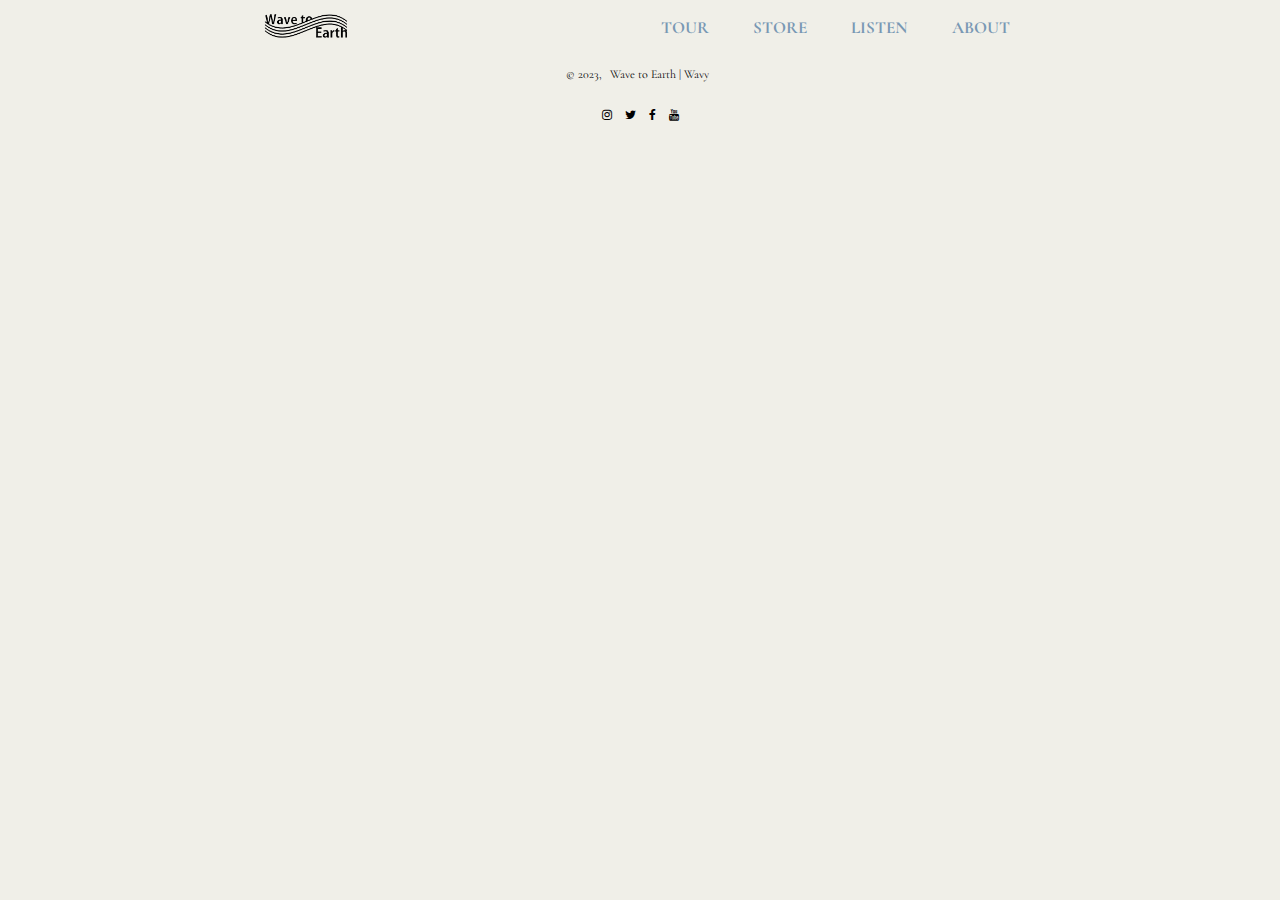
==== about.html @ 006264dc "tourhtml" ====
<!DOCTYPE html>
<html>
<head>
    <link  rel="stylesheet" href="style.css" type="text/css">
    <meta charset="UTF-8" />
    <link rel="preconnect" href="https://fonts.googleapis.com">
    <link rel="preconnect" href="https://fonts.gstatic.com" crossorigin>
    <link href="https://fonts.googleapis.com/css2?family=Cormorant+Garamond:wght@500&display=swap" rel="stylesheet">
    <link rel="stylesheet" href="https://cdnjs.cloudflare.com/ajax/libs/font-awesome/4.7.0/css/font-awesome.min.css">
    <title>wave to earth</title>



</head>
<body>


<nav class="navbar" >
    <!-- LOGO -->
    <div class="logo"><a href="index.html"><img src="wavetoearthlogo-removebg-preview.png" width="100px" height="auto" alt="logo"></a></div>

    <!-- NAVIGATION MENU -->
    <ul class="nav-links">  

      <!-- NAVIGATION MENUS -->
      <div class="menu">

        <li><a href="tour.html"><h3>TOUR</h3></a></li>
        <li><a href="store.html"><h3>STORE</h3></a></li>
        <li><a href="listen.html"><h3>LISTEN</h3></a></li>
        <li><a href="about.html"><h3>ABOUT</h3></a></li>
      </div>
    </ul>
  </nav>




  <footer>
    <p>
        © <span id="current_year">2023,</span> <a href="https://wavy.kr/" rel="noopener" target="_blank">Wave to Earth | Wavy</a>

    </p>
    <div class="icons">
        <a href="https://www.instagram.com/wave_to_earth/?hl=en" class="fa fa-instagram"></a>
        <a href="https://x.com/wave_to_earth?s=20" class="fa fa-twitter"></a>
        <a href="https://www.facebook.com/wavetoearth/" class="fa fa-facebook"></a>
        <a href="https://www.youtube.com/@wavetoearth/featured" class="fa fa-youtube"></a>
    </div>
</footer>


<script src="script.js"></script>
  </body>
  </html>
---- style.css ----
body {
    background-color: #f0efe8;
    font-family: 'Cormorant Garamond', serif;
    color: #7998B4;
    margin: 0;
}


a {
  text-decoration: none;
}

.nav-links {
  list-style: none;
  display: flex;
  gap: 1em;
}

nav {
  overflow: hidden;
  align-items: center;

}


.nav-links a {
  text-decoration: none;
  color: #7998B4;
  font-family: 'Cormorant Garamond', serif;
}

.nav-links a:hover {
  color: #345678;
}

.navbar {
 
    display: flex;
    justify-content: space-evenly;
    align-items: center;
    padding: 5px;
    text-align: center;
    color: #7998B4;
    height: 45px;
 }

.menu {
  display: flex;
  font-size: 16px;
  gap: 1em;
}

.menu li:hover {
  transition: 0.3s ease;
}

.menu li {
  padding: 5px 14px;
}



.menu h3 {
  font-size: 17px;
  text-align: center;
}






.wae h2 {
  text-align: center;
  font-size: 6rem;
  position: absolute;
  top: 50%;
  left: 50%;
  transform: translate(-50%,-50%);
  color: #f0efe8;
  cursor: pointer;
  text-shadow: 2px 2px 4px #000000;
}



.slideshow-container {
  max-width: 100%;
  position: relative;
  margin: auto;
}


.fade {
  -webkit-animation-name: fade;
  -webkit-animation-duration: 1.5s;
  animation-name: fade;
  animation-duration: 1.5s;
}

@-webkit-keyframes fade {
  from {
    opacity: .4
  }
  to {
    opacity: 1
  }
}



.img_home {
  height: 100%;
  width: 100%;
  display: block;
  object-fit: cover;
  display: flex;
}




.reveal{
  position: relative;
  transform: translateY(80px);
  opacity: 0;
  transition: 2s all ease;
}
.reveal.active{
  transform: translateY(0);
  opacity: 1;
}





.flawsandall {
  display: flex;
  flex-wrap: wrap;
  flex-basis: 49%;
  padding: 1%;
  flex-direction: column;
}


.flawsandall h2{
  position: relative;
  text-align: center;
  font-size: 5rem;
  grid-area: content;
  display: grid;
}

.flawsandall h3 {
  text-align: center;
  font-size: 1.2rem;
}

.flawsandall img {
  display: block;
  width: 80%;
  height: 950px;
  max-width: 100%;
  margin: 0 auto;
}




.spotify iframe {
  border-radius: 12px;
  width: 100%;
  height: 500px;
  display: block;
  margin: 0 auto;
}


.hr1 {
  border: 2px solid #7998B4;
  width: 85%;
}

.shop {
 display: flex;
 justify-content: space-evenly;
 align-items: center;

}


.shop h2 {
  position: relative;
  flex-wrap: wrap;
  padding: 7%;
  font-size: 2rem;
}

.button {

  display: inline-block;
  padding: 10px 20px;
  text-decoration: none;
  background-color: #345678; /* Set your desired background color */
  color: #ffffff; /* Set your desired text color */
  border-radius: 5px;
  transition: background-color 0.3s ease;
  font-family: 'Cormorant Garamond', serif;
  font-size: 1rem;
}

.button:hover {
  background-color: #123456; /* Set your desired background color on hover */
}






.tour h2 {
  font-size: 3rem;
  display: flex;
  justify-content: center;
}

.tours-container {
  width: 100%;
  height: auto;
  position: relative;
  display: flex;
  flex-direction: column;
  justify-content: space-evenly;
  align-items: center;
  cursor: pointer;
}

.tours-container p {
text-align: center;
}

.tours-container h3 {
  font-size: 1.5rem;
}


.hr2 {
  border: 1px solid #7998B4;
  width: 40%;
}

.staytuned {
  text-decoration: none;
  color: #345678;
}



footer {
  text-align: center;
  color: black;
  width: 100%;
  display: flex;
  flex-direction: column;
  justify-content: center;
  align-items: center;
  font-family: 'Cormorant Garamond', serif;
  font-size: 0.75rem;
}

footer a {
  color: inherit;
  border: none;
  padding-top: 1rem;
  margin: 0 5px;
}

.social-icons {
  display: flex;
  justify-content: center;
}

.fa {
  text-decoration: none;
  display: flex;
  align-items: center;
  }
  

.fa a {
  margin: 0 5px;
}
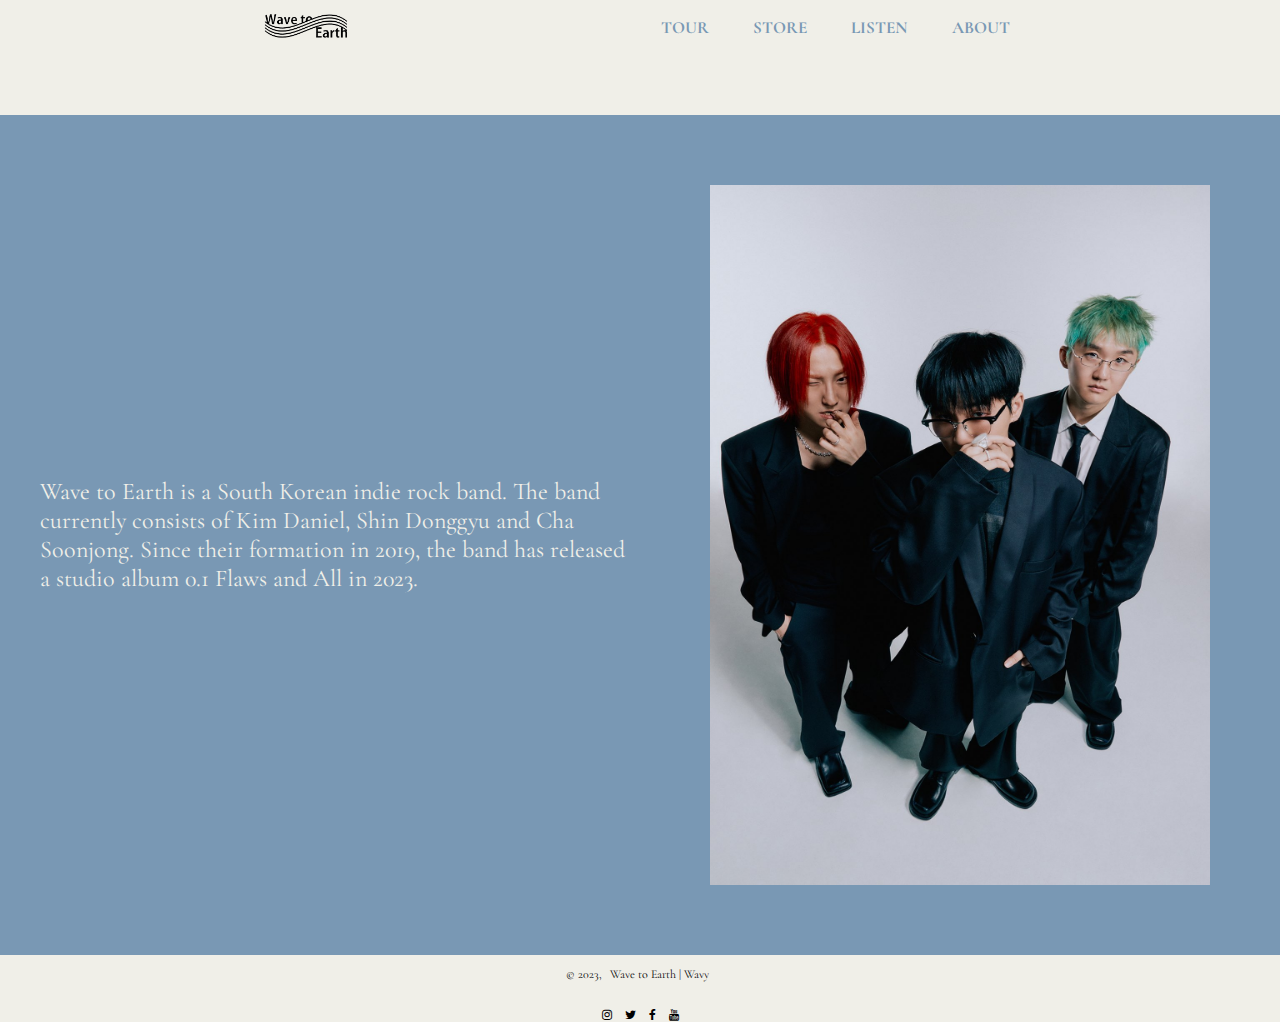
==== commit 168d7691: "all pages done" ====
--- a/about.html
+++ b/about.html
@@ -33,6 +33,19 @@
     </ul>
   </nav>
 
+  <br>
+  <br>
+  <br>
+
+<div class="aboutcontainer">
+  <div class="aboutpara1">
+    <p>Wave to Earth is a South Korean indie rock band. The band currently consists of Kim Daniel, Shin Donggyu and Cha Soonjong. Since their formation in 2019, the band has released a studio album 0.1 Flaws and All in 2023.</p>
+  </div>
+  <div class="aboutimage1">
+    <img src="w2ewallpaper.jpg">
+  </div>
+</div>
+
 
 
 
--- a/style.css
+++ b/style.css
@@ -35,7 +35,6 @@
 }
 
 .navbar {
- 
     display: flex;
     justify-content: space-evenly;
     align-items: center;
@@ -99,7 +98,7 @@
   animation-duration: 1.5s;
 }
 
-@-webkit-keyframes fade {
+@keyframes fade {
   from {
     opacity: .4
   }
@@ -118,9 +117,6 @@
   display: flex;
 }
 
-
-
-
 .reveal{
   position: relative;
   transform: translateY(80px);
@@ -131,8 +127,6 @@
   transform: translateY(0);
   opacity: 1;
 }
-
-
 
 
 
@@ -215,10 +209,27 @@
   background-color: #123456; /* Set your desired background color on hover */
 }
 
-
-
-
-
+.homestore {
+  display: flex;
+  justify-content: space-evenly;
+  align-items: center;
+  flex-direction: row;
+  gap: 40px;
+}
+
+.homestore img {
+  max-width: 100%;
+  width: 500px;
+  height: auto;
+}
+
+.homestoretext {
+  display: flex;
+  justify-content: space-evenly;
+  align-items: center;
+  flex-direction: row;
+  gap: 200px;
+}
 
 .tour h2 {
   font-size: 3rem;
@@ -257,6 +268,111 @@
 }
 
 
+
+
+
+.merchcontainer {
+  width: 100%;
+  max-width: 600px;
+  display: flex;
+  flex-direction: column;
+  justify-content:center;
+  padding: 20px;
+  margin: 0 auto; 
+}
+
+
+.merchcontainer img {
+  width: 100%;
+  height: auto;
+  max-height: 500px;
+  cursor: pointer;
+}
+
+
+
+.merchcontainer p,
+.merchcontainer h2 {
+  display: flex;
+  justify-content: center;
+  margin-top: 00px;
+  margin-bottom: 30px;
+
+}
+
+.merchcontainer h3 {
+  display: flex;
+  justify-content: center;
+}
+
+
+
+.albumflaws {
+  display: flex;
+  justify-content: center;
+  flex-direction: column;
+  align-items: center;
+}
+
+.albumflaws h2 {
+  font-size: 2rem;
+  color: #345678;
+}
+
+.albumflaws a {
+  text-decoration: none;
+  color: #7998B4;
+}
+
+.albumflaws a:hover {
+  color: #123456;
+}
+
+
+.listenmedia {
+  display: flex;
+  justify-content: center;
+  flex-direction: row;
+  gap: 50px;
+}
+
+.listenmedia a{
+  text-decoration: none;
+  color: #345678;
+}
+
+.listenmedia a:hover {
+  color: #7998B4;
+}
+
+.aboutcontainer {
+  display: flex;
+  background-color: #7998B4;
+  padding: 20px; /* Adjust as needed */
+}
+
+.aboutpara1 {
+  flex: 1;
+  padding: 20px; /* Adjust as needed */
+  color: #f0efe8;
+  font-size: 1.5rem;
+  display: flex;
+  align-items: center;
+}
+
+.aboutimage1 {
+  flex: 1;
+  display: flex;
+  justify-content: flex-end;
+}
+
+.aboutimage1 img {
+  padding: 50px;
+  max-width: 100%;
+  height: auto;
+  width: 600px;
+  height: 700px;
+}
 
 footer {
   text-align: center;
@@ -277,6 +393,9 @@
   margin: 0 5px;
 }
 
+
+
+
 .social-icons {
   display: flex;
   justify-content: center;
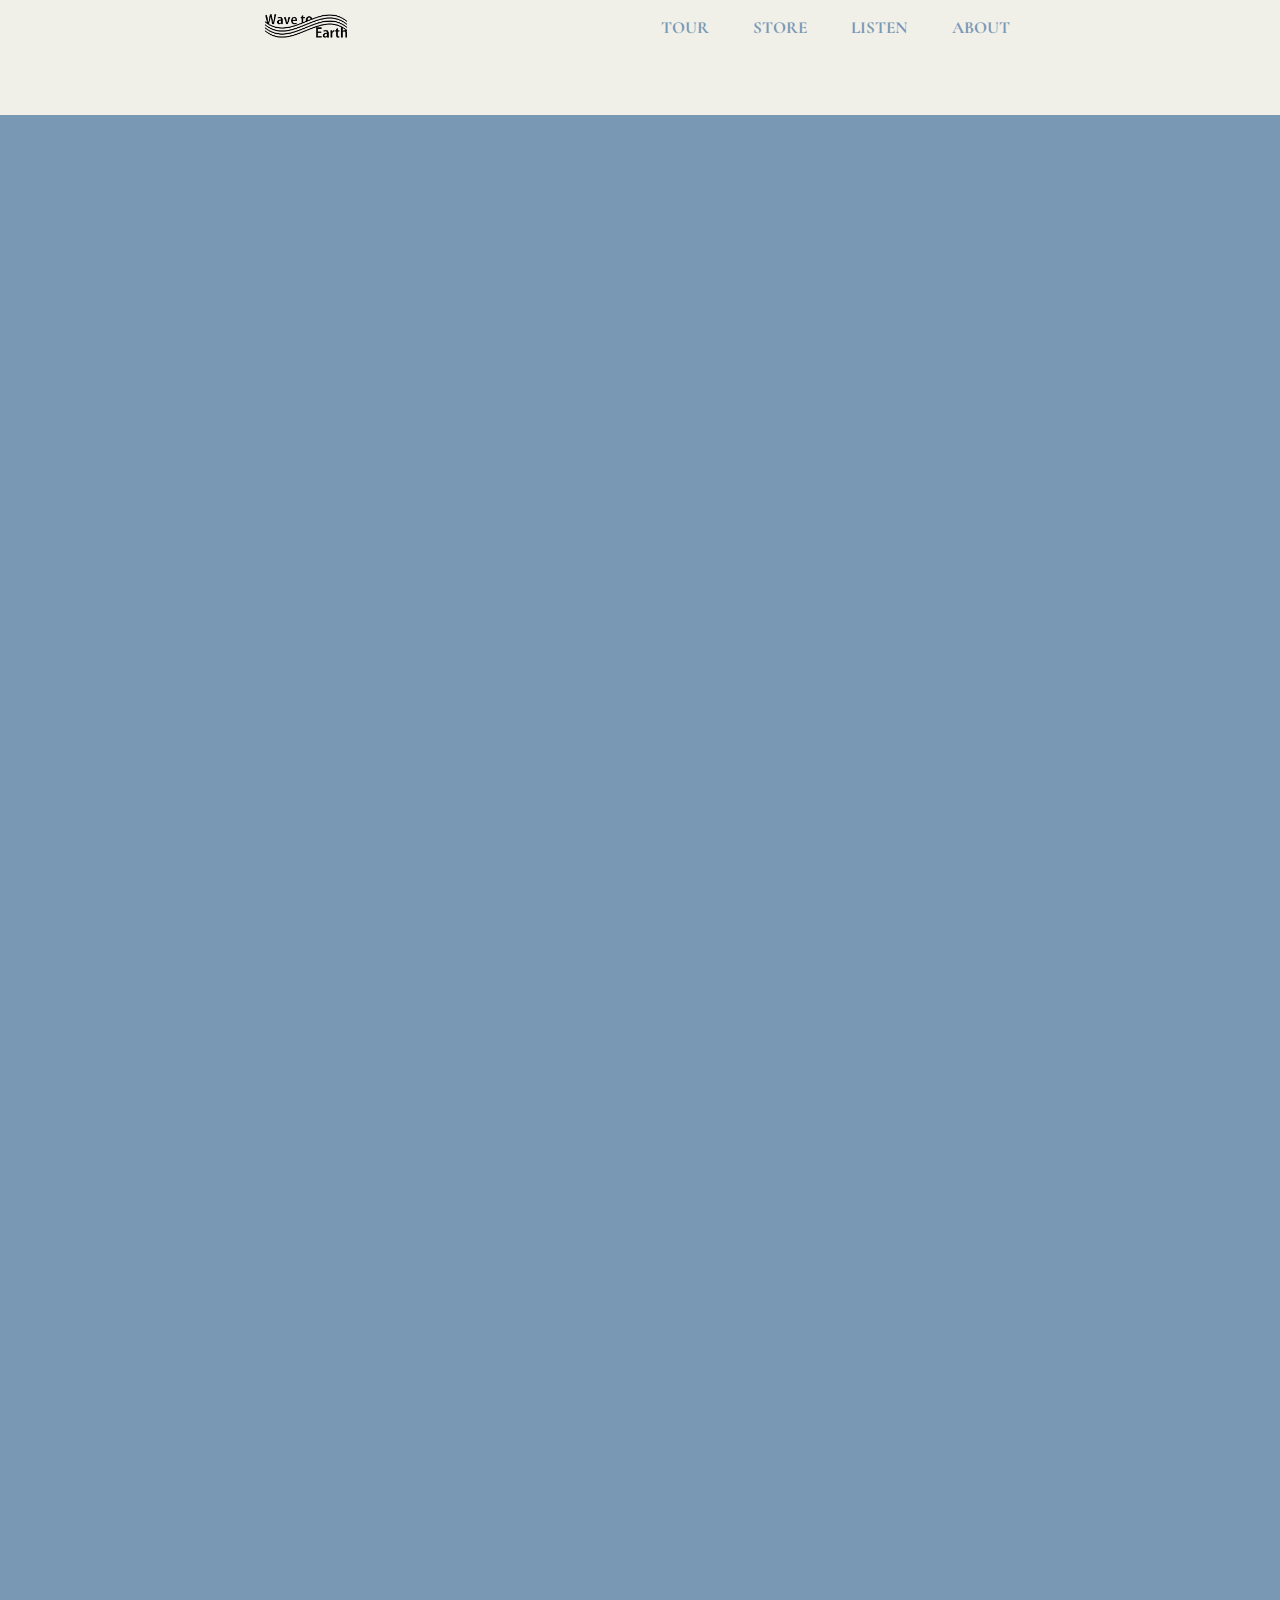
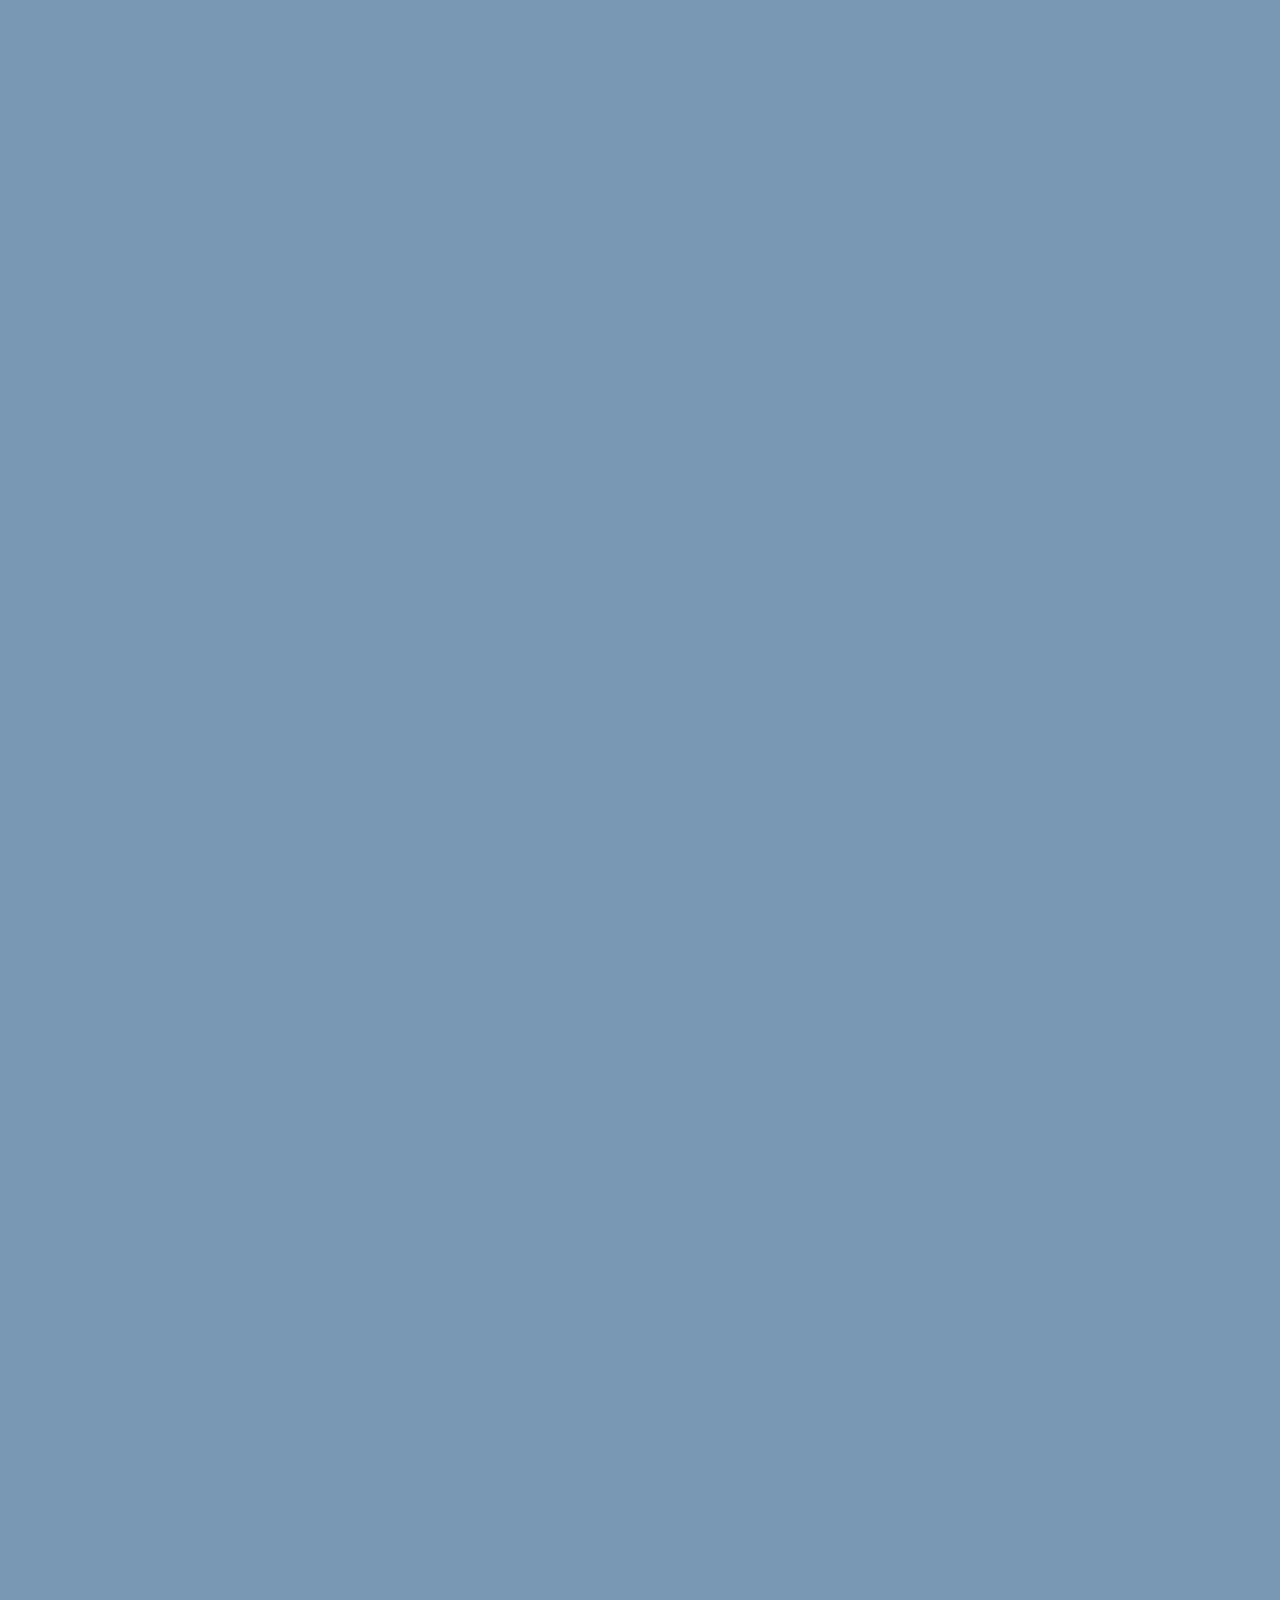
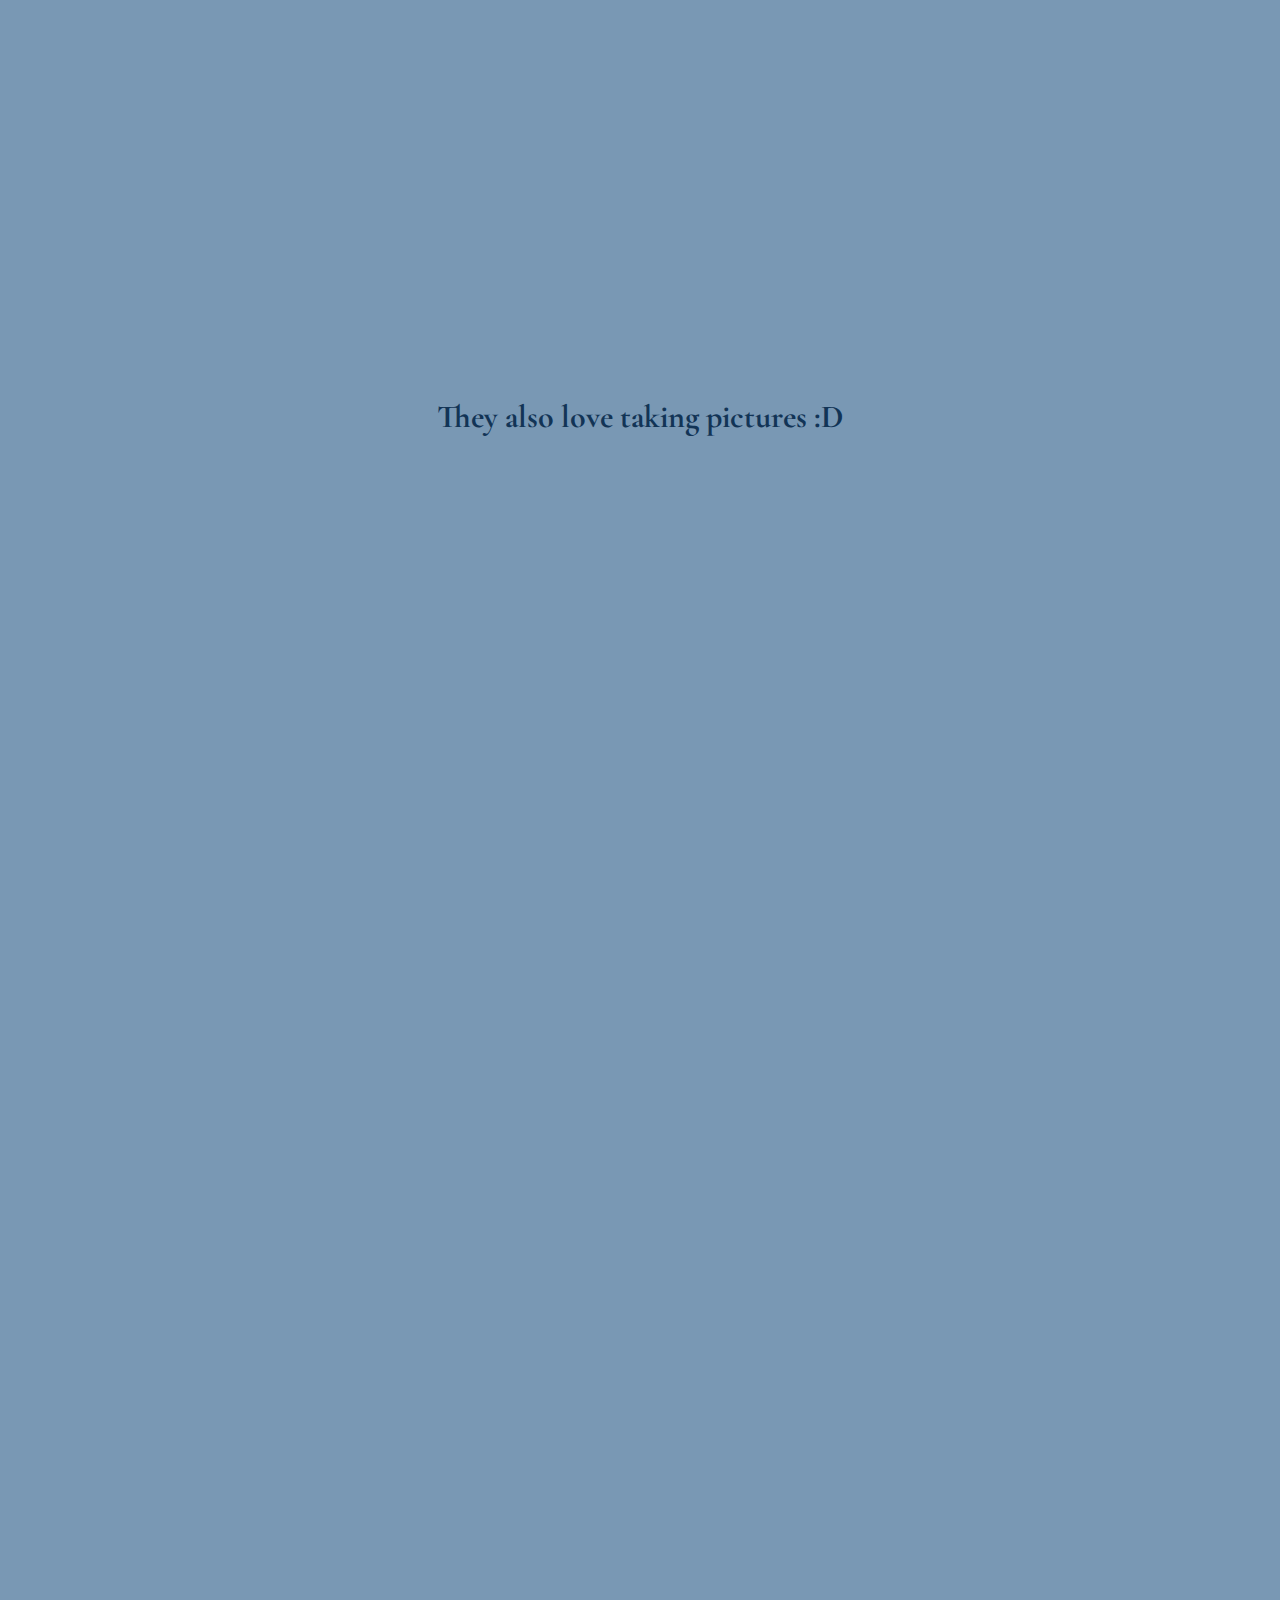
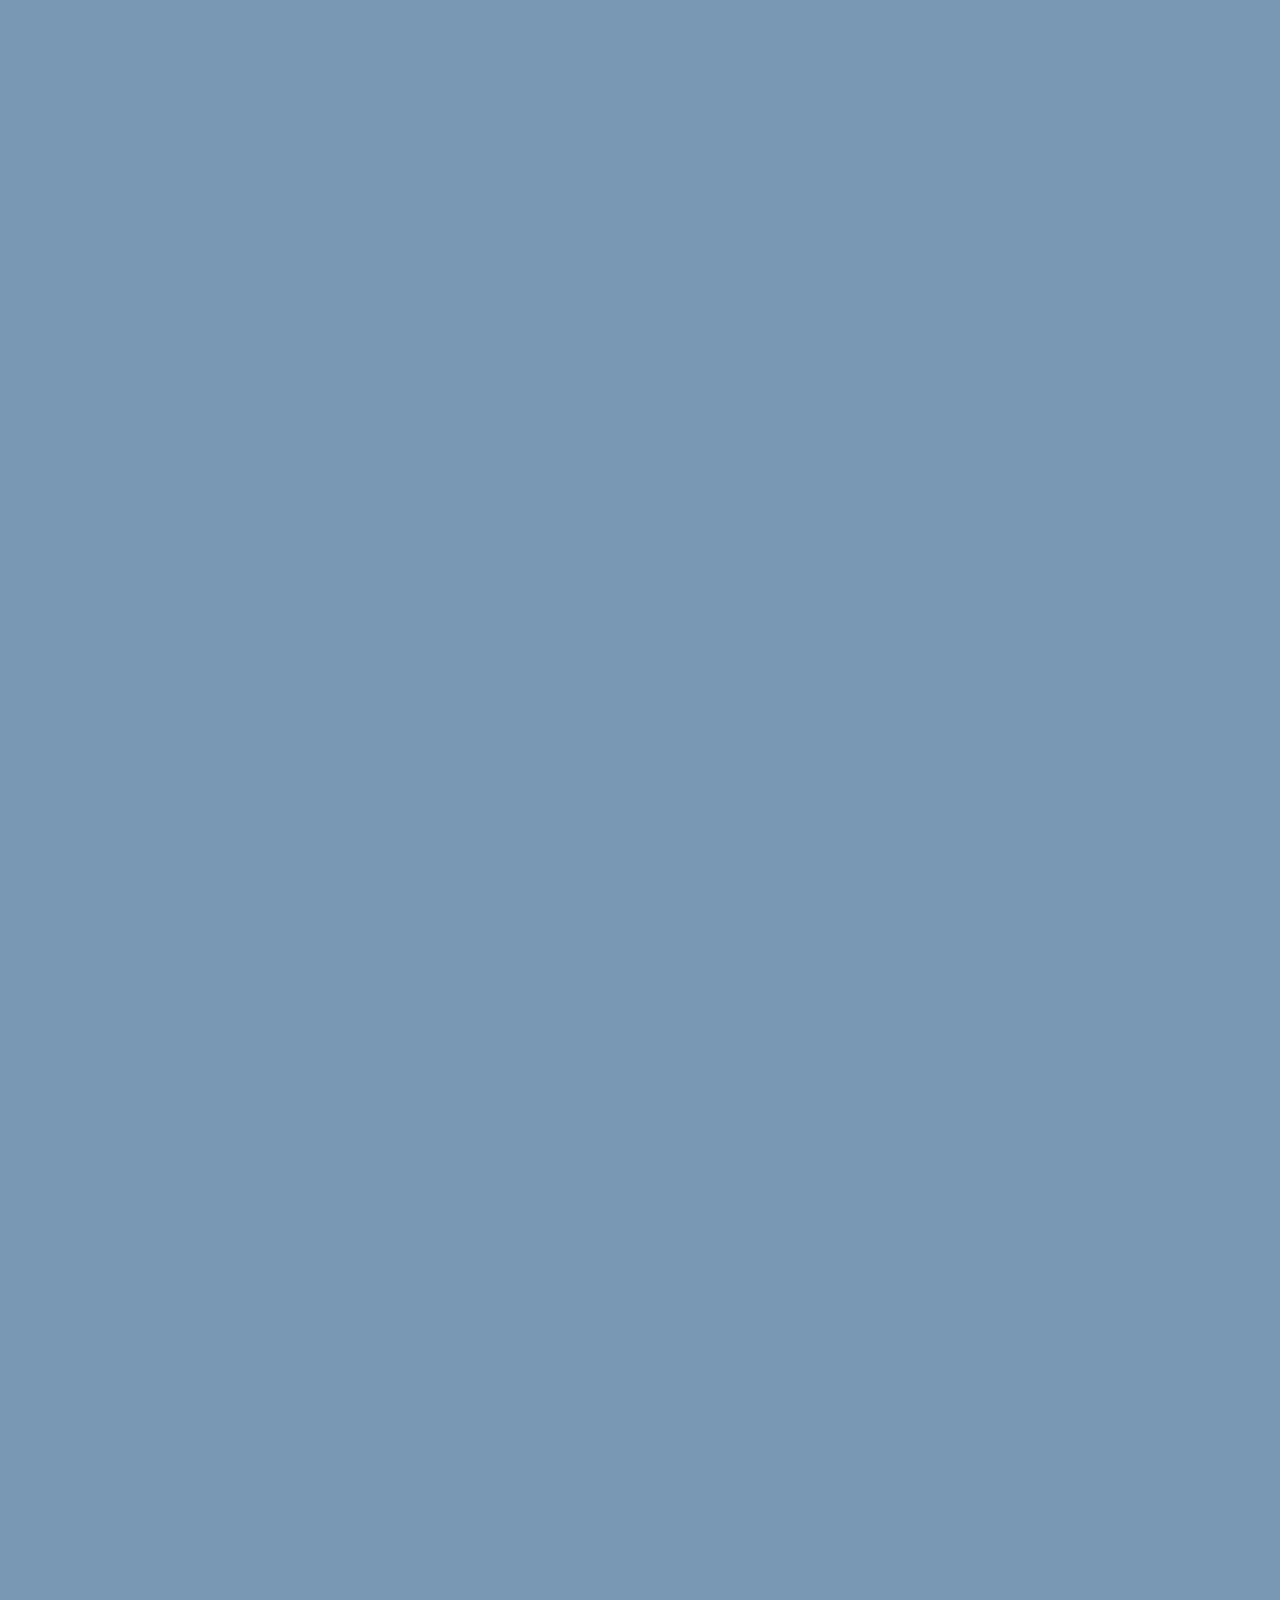
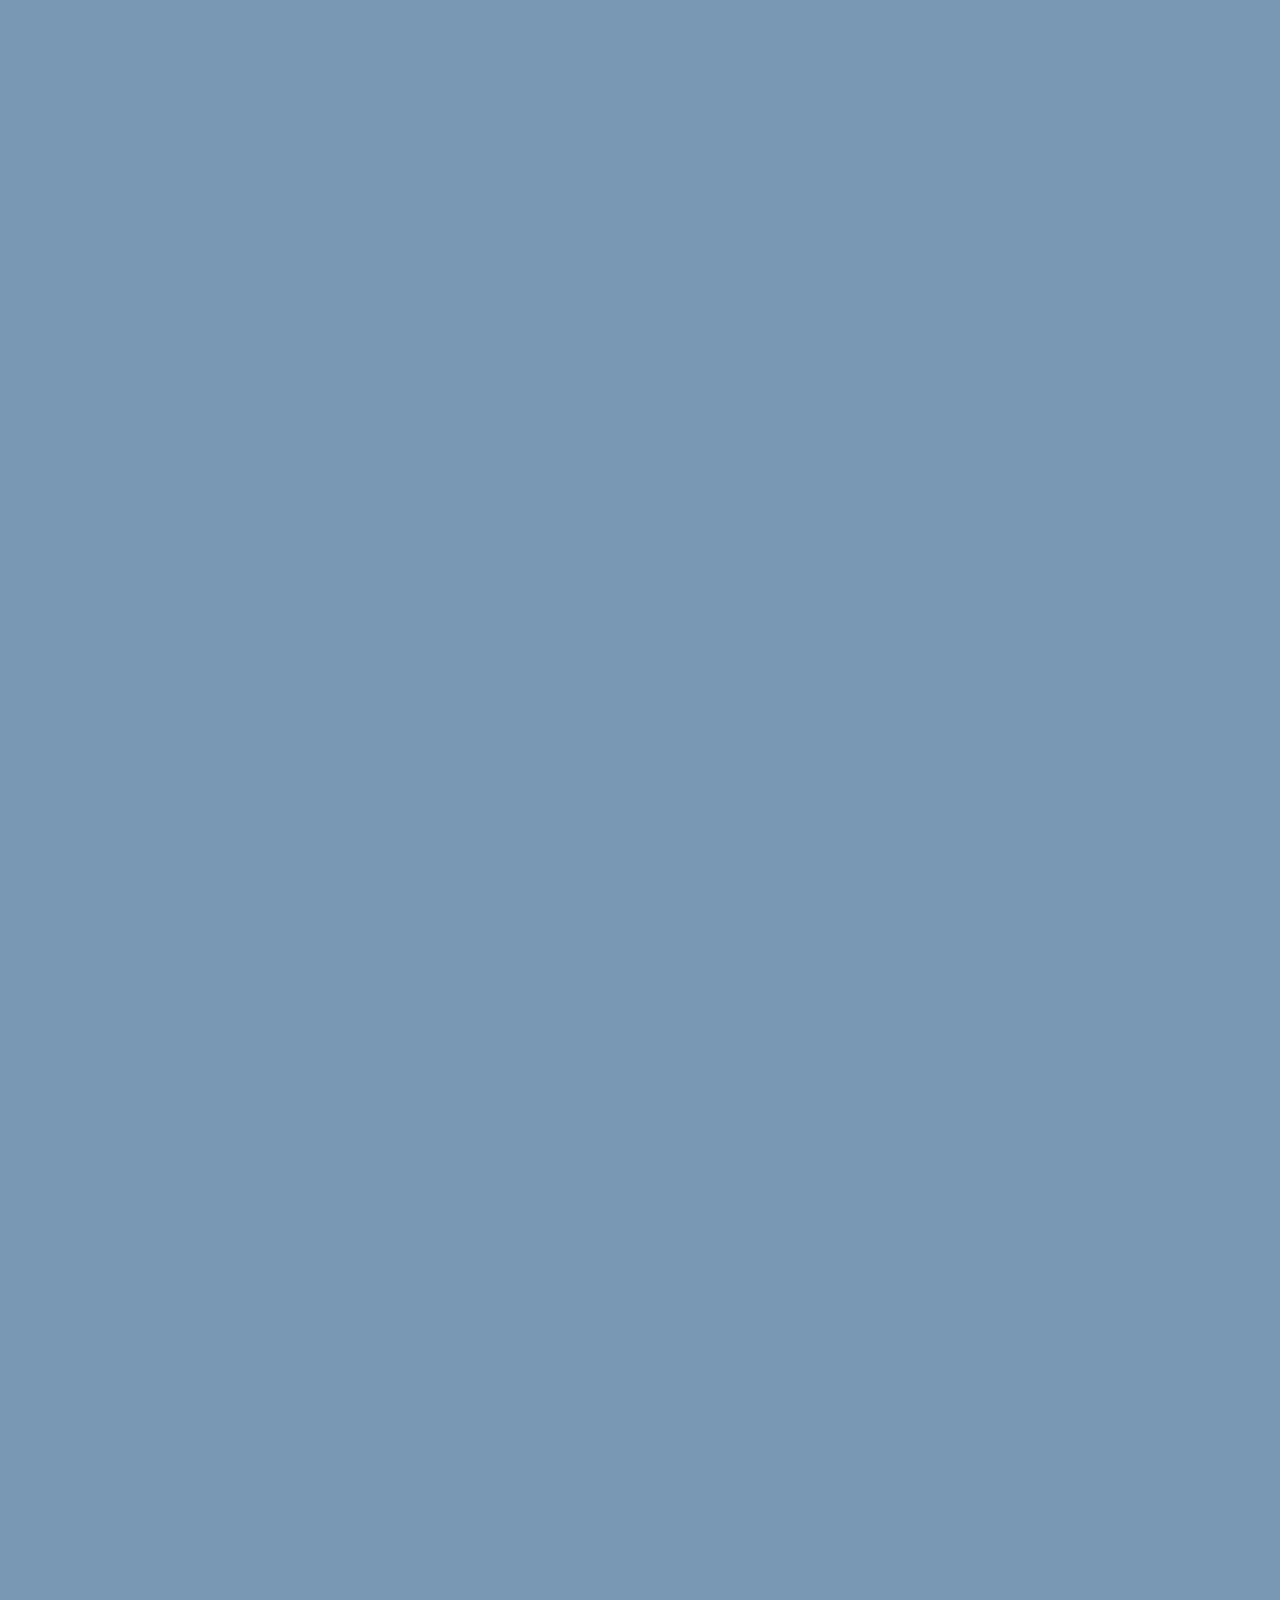
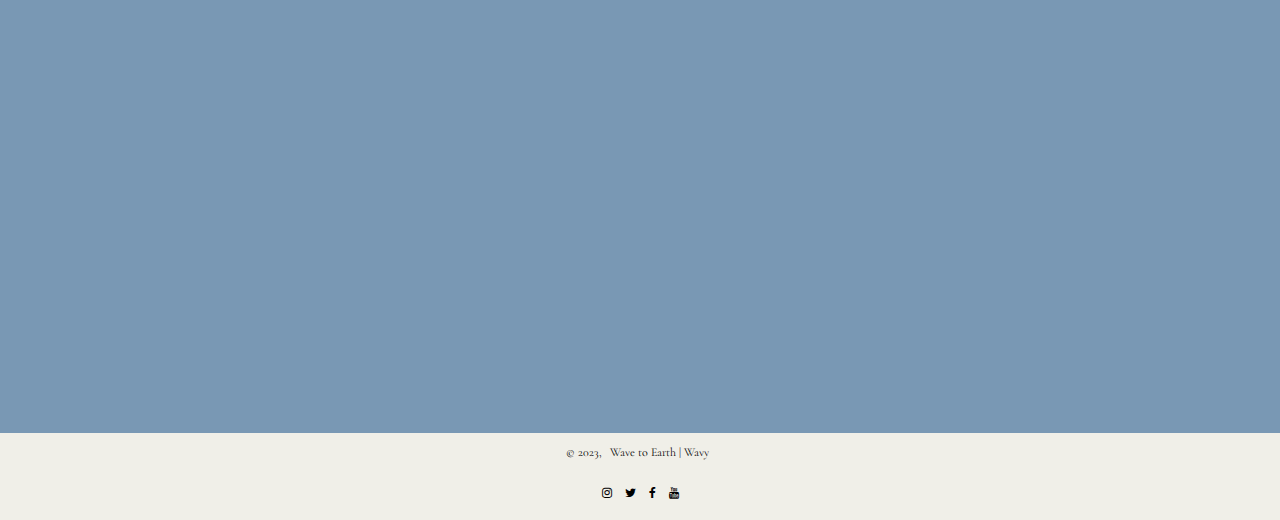
==== commit 44c17214: "Second final commit before any minor changes." ====
--- a/about.html
+++ b/about.html
@@ -38,16 +38,71 @@
   <br>
 
 <div class="aboutcontainer">
-  <div class="aboutpara1">
-    <p>Wave to Earth is a South Korean indie rock band. The band currently consists of Kim Daniel, Shin Donggyu and Cha Soonjong. Since their formation in 2019, the band has released a studio album 0.1 Flaws and All in 2023.</p>
+  <div class="aboutpara1 reveal">
+    <p>Wave to Earth is a South Korean Indie Rock band. The band consists of Kim Daniel, Shin Donggyu and Cha Soonjong.</p>
   </div>
-  <div class="aboutimage1">
+  <div class="aboutimage1 reveal">
     <img src="w2ewallpaper.jpg">
   </div>
 </div>
 
 
+<div class="aboutcontainer2">
+  <div class="aboutimage2 reveal">
+    <a href="https://www.instagram.com/niellkim_/"><img src="danielkim.jpg"></a>
+  </div>
+  <div class="aboutpara2 reveal">
+    <p>Daniel Kim (김다니엘), the Guitar, Vocal and Songwriter. Borned in France on March 18, 1997. He moved to South Korea when he was younger. He is currently studying at Howon University's Department
+      of Applied Music, majoring in singer-songwriting. Before Wave to Eerth, he was in a band called The Poles, another band under POCLANOS, and he's the front person of the band. Then, in middle school,
+      him and Shin Dongkyu(Q) formed the band, Wave to Earth. He composes and writes all of Wave to Earth's songs and from time to time, he would work as their own stylist. </p>
+  </div>
+</div>
 
+<div class="aboutcontainer">
+  <div class="aboutpara1 reveal">
+    <p>John Cha (차순종), the Bass player of the band. Borned in South Korea on August 13, 1997. He used to live in Kenya for 7 years as a child, that's where he got his name 'John' from. Unlike Kim,
+      John has graduated from the Seoul Institute of the Arts with a major in Applied Music and Bass. Amongst the group,he's the best with English because he went to an American missionary school. 
+      Fun fact about him, he loves indian food but dislikes green tea. He also would like people to know that when dressing up, he would wear tops, pants, socks, glasses, and shoes in that order.
+    </p>
+  </div>
+  <div class="aboutimage1 reveal">
+    <a href="https://www.instagram.com/johnchamusic/"><img src="johncha.jpg"></a>
+  </div>
+</div>
+
+<div class="aboutcontainer2">
+  <div class="aboutimage2 reveal">
+    <a href="https://www.instagram.com/dongkiii_/"><img src="dongq.jpg"></a>
+  </div>
+  <div class="aboutpara2 reveal">
+    <p>Dong Q (신동규), the Drum player of the band. Born in Seoul, South Korea on January 23, 1998. Along with Kim, he is also currently studying in Howon University's Department of Applied
+      Music. Before Wave to Earth, he's a former member of the jazz group, AFIF. Fun facts about him, he has a small dog named Jelmi! He really likes fashion and gets inspiration from Pinterest, 
+      he would like to be a model. Everytime the 3 of them are recording, he's always filming~
+    </p>
+  </div>
+</div>
+
+
+
+<div class="images-end">
+  <h2>They also love taking pictures :D</h2>
+  <div class="images-end-container reveal">
+    <img src="end1.jpg" alt="">
+    <img src="end2.jpg" alt="">
+    <img src="end3.jpg" alt="">
+    <img src="end4.jpg" alt="">
+    <img src="end13.jpg" alt="">
+    <img src="end6.jpg" alt="">
+    <img src="end7.jpg" alt="">
+    <img src="end8.jpg" alt="">
+    <img src="end9.jpg" alt="">
+    <img src="end10.jpg" alt="">
+    <img src="end11.jpg" alt="">
+    <img src="end12.jpg" alt="">
+    <img src="end5.jpg" alt="">
+    <img src="end14.jpg" alt="">
+  </div>
+</div>
 
   <footer>
     <p>
@@ -61,7 +116,7 @@
         <a href="https://www.youtube.com/@wavetoearth/featured" class="fa fa-youtube"></a>
     </div>
 </footer>
-
+<br>
 
 <script src="script.js"></script>
   </body>
--- a/style.css
+++ b/style.css
@@ -177,6 +177,11 @@
   width: 85%;
 }
 
+.hr3 {
+  border: 2px solid #123456;
+  width: 85%;
+}
+
 .shop {
  display: flex;
  justify-content: space-evenly;
@@ -348,12 +353,12 @@
 .aboutcontainer {
   display: flex;
   background-color: #7998B4;
-  padding: 20px; /* Adjust as needed */
+  padding: 20px; 
 }
 
 .aboutpara1 {
   flex: 1;
-  padding: 20px; /* Adjust as needed */
+  padding: 50px;
   color: #f0efe8;
   font-size: 1.5rem;
   display: flex;
@@ -373,6 +378,77 @@
   width: 600px;
   height: 700px;
 }
+
+
+
+.aboutcontainer2 {
+  display: flex;
+      background-color: #7998B4;
+      padding: 20px;
+}
+
+.aboutcontainer2 a {
+  text-decoration: none;
+  color: #f0efe8;
+  padding: 20px;
+  color: #f0efe8;
+  font-size: 1.5rem;
+  display: flex;
+  justify-content: center;
+  align-items: center; 
+}
+
+.aboutimage2 {
+  flex: 0.7;
+  display: flex;
+  justify-content: flex-start;
+}
+
+.aboutimage2 img {
+  padding: 50px;
+  max-width: 100%;
+  height: auto;
+  width: 600px;
+  height: 700px;
+}
+
+.aboutpara2 {
+  flex: 1;
+      padding: 20px;
+      color: #f0efe8;
+      font-size: 1.5rem;
+      display: flex;
+      align-items: center; 
+}
+
+
+.images-end {
+  background-color: #7998B4;
+  padding: 10px;
+  box-sizing: border-box;
+  text-align: center; /* Center the content horizontally */
+}
+
+.images-end-container {
+  display: flex;
+  flex-wrap: wrap;
+  justify-content: space-between; /* Ensure space between items */
+}
+
+.images-end img {
+  flex-basis: 48%; /* Adjust as needed */
+  max-width: 48%; /* Adjust as needed */
+  height: auto;
+  margin: 1%; /* Adjust as needed */
+}
+
+.images-end h2 {
+  width: 100%;
+  text-align: center;
+  color: #123456;
+  font-size: 2rem;
+}
+
 
 footer {
   text-align: center;
